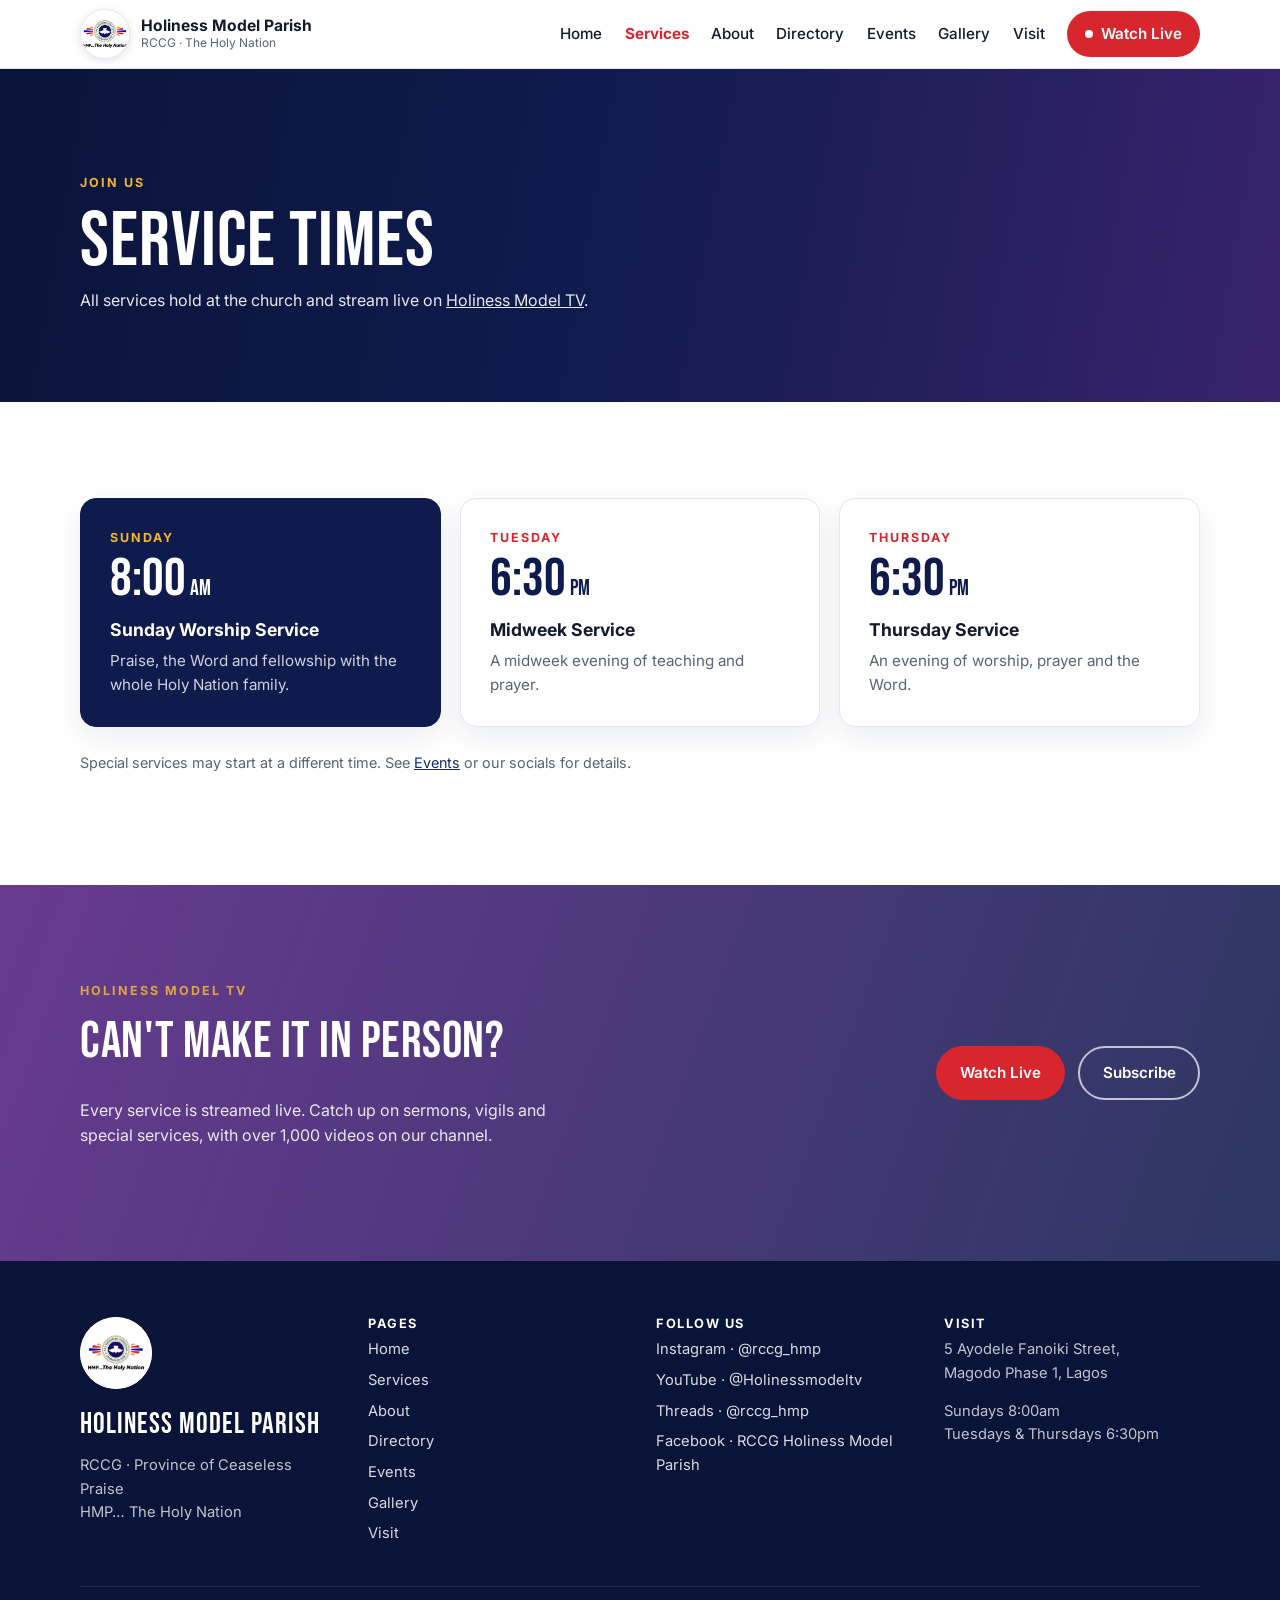
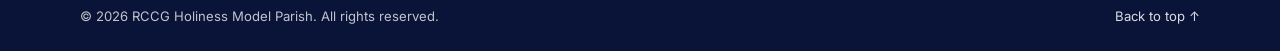
==== services.html @ 5a707adf "RCCG Holiness Model Parish website Multi-page static site: home, services, about, information direct" ====
<!doctype html>
<html lang="en">
<head>
  <meta charset="utf-8" />
  <meta name="viewport" content="width=device-width, initial-scale=1" />
  <title>Service Times | RCCG Holiness Model Parish</title>
  <meta name="description" content="Sunday Worship 8:00am, Tuesday and Thursday services 6:30pm at RCCG Holiness Model Parish, Magodo Phase 1, Lagos." />
  <meta property="og:title" content="Service Times | RCCG Holiness Model Parish" />
  <meta property="og:description" content="Sunday Worship 8:00am, Tuesday and Thursday services 6:30pm at RCCG Holiness Model Parish, Magodo Phase 1, Lagos." />
  <meta property="og:image" content="assets/logo.png" />
  <meta property="og:type" content="website" />
  <meta name="theme-color" content="#0f1b4d" />
  <link rel="icon" type="image/png" href="assets/logo.png" />
  <link rel="apple-touch-icon" href="assets/logo.png" />
  <link rel="preconnect" href="https://fonts.googleapis.com" />
  <link rel="preconnect" href="https://fonts.gstatic.com" crossorigin />
  <link href="https://fonts.googleapis.com/css2?family=Bebas+Neue&amp;family=Inter:wght@400;500;600;700&amp;display=swap" rel="stylesheet" />
  <link rel="stylesheet" href="css/styles.css" />
</head>
<body>

  <!-- ===== Header (same on every page) ===== -->
  <header class="site-header" id="top">
    <div class="container nav-wrap">
      <a href="index.html" class="brand" aria-label="Holiness Model Parish home">
        <span class="brand-logo"><img src="assets/logo.png" alt="RCCG Holiness Model Parish logo" /></span>
        <span class="brand-text">
          <strong>Holiness Model Parish</strong>
          <small>RCCG · The Holy Nation</small>
        </span>
      </a>
      <button class="nav-toggle" aria-label="Open menu" aria-expanded="false" aria-controls="nav">
        <span></span><span></span><span></span>
      </button>
      <nav class="nav" id="nav">
        <a href="index.html">Home</a>
        <a href="services.html" class="active" aria-current="page">Services</a>
        <a href="about.html">About</a>
        <a href="directory.html">Directory</a>
        <a href="events.html">Events</a>
        <a href="gallery.html">Gallery</a>
        <a href="visit.html">Visit</a>
        <a href="https://www.youtube.com/@Holinessmodeltv/live" target="_blank" rel="noopener" class="btn btn-live"><span class="dot"></span>Watch Live</a>
      </nav>
    </div>
  </header>

  <main>
    <section class="page-hero has-photo" style="--photo: url('assets/photos/praise-worship.jpg')">
      <div class="hero-bg" aria-hidden="true"></div>
      <div class="container page-hero-inner">
        <p class="eyebrow">Join us</p>
        <h1>Service Times</h1>
        <p>All services hold at the church and stream live on <a href="https://www.youtube.com/@Holinessmodeltv" target="_blank" rel="noopener">Holiness Model TV</a>.</p>
      </div>
    </section>

    <section class="section">
      <div class="container">
        <div class="service-grid">
          <article class="service-card featured">
            <span class="day">Sunday</span>
            <span class="time">8:00<small>am</small></span>
            <h3>Sunday Worship Service</h3>
            <p>Praise, the Word and fellowship with the whole Holy Nation family.</p>
          </article>
          <article class="service-card">
            <span class="day">Tuesday</span>
            <span class="time">6:30<small>pm</small></span>
            <h3>Midweek Service</h3>
            <p>A midweek evening of teaching and prayer.</p>
          </article>
          <article class="service-card">
            <span class="day">Thursday</span>
            <span class="time">6:30<small>pm</small></span>
            <h3>Thursday Service</h3>
            <p>An evening of worship, prayer and the Word.</p>
          </article>
        </div>

        <p class="note">Special services may start at a different time. See <a href="events.html">Events</a> or our socials for details.</p>
      </div>
    </section>

    <section class="section watch has-photo" style="--photo: url('assets/photos/preaching.jpg')">
      <div class="container watch-inner">
        <div>
          <p class="eyebrow">Holiness Model TV</p>
          <h2>Can't make it in person?</h2>
          <p>Every service is streamed live. Catch up on sermons, vigils and special services, with over 1,000 videos on our channel.</p>
        </div>
        <div class="watch-actions">
          <a href="https://www.youtube.com/@Holinessmodeltv/live" target="_blank" rel="noopener" class="btn btn-primary">Watch Live</a>
          <a href="https://www.youtube.com/@Holinessmodeltv?sub_confirmation=1" target="_blank" rel="noopener" class="btn btn-ghost">Subscribe</a>
        </div>
      </div>
    </section>
  </main>

  <!-- ===== Footer (same on every page) ===== -->
  <footer class="site-footer">
    <div class="container footer-grid">
      <div>
        <img class="footer-logo" src="assets/logo.png" alt="" />
        <strong class="footer-brand">Holiness Model Parish</strong>
        <p>RCCG · Province of Ceaseless Praise<br />HMP… The Holy Nation</p>
      </div>
      <div>
        <h4>Pages</h4>
        <ul class="socials">
          <li><a href="index.html">Home</a></li><li><a href="services.html">Services</a></li><li><a href="about.html">About</a></li><li><a href="directory.html">Directory</a></li><li><a href="events.html">Events</a></li><li><a href="gallery.html">Gallery</a></li><li><a href="visit.html">Visit</a></li>
        </ul>
      </div>
      <div>
        <h4>Follow us</h4>
        <ul class="socials">
          <li><a href="https://www.instagram.com/rccg_hmp" target="_blank" rel="noopener">Instagram · @rccg_hmp</a></li>
          <li><a href="https://www.youtube.com/@Holinessmodeltv" target="_blank" rel="noopener">YouTube · @Holinessmodeltv</a></li>
          <li><a href="https://www.threads.net/@rccg_hmp" target="_blank" rel="noopener">Threads · @rccg_hmp</a></li>
          <li><a href="https://www.facebook.com/search/top?q=RCCG%20Holiness%20Model%20Parish" target="_blank" rel="noopener">Facebook · RCCG Holiness Model Parish</a></li>
        </ul>
      </div>
      <div>
        <h4>Visit</h4>
        <p>5 Ayodele Fanoiki Street,<br />Magodo Phase 1, Lagos</p>
        <p>Sundays 8:00am<br />Tuesdays &amp; Thursdays 6:30pm</p>
      </div>
    </div>
    <div class="container footer-bottom">
      <span>© <span id="year">2026</span> RCCG Holiness Model Parish. All rights reserved.</span>
      <a href="#top">Back to top ↑</a>
    </div>
  </footer>

  <script src="js/main.js"></script>
</body>
</html>
---- css/styles.css ----
/* ===== Tokens ===== */
:root {
  --navy: #0f1b4d;
  --navy-2: #172a6e;
  --red: #d7262e;
  --purple: #5b2a86;
  --gold: #f2b632;
  --ink: #141a2e;
  --muted: #5b6275;
  --bg: #ffffff;
  --bg-alt: #f4f5fa;
  --line: #e3e6ef;
  --radius: 16px;
  --shadow: 0 10px 30px rgba(15, 27, 77, 0.08);
  --display: "Bebas Neue", "Oswald", Impact, sans-serif;
  --body: "Inter", system-ui, -apple-system, "Segoe UI", sans-serif;
}

* { box-sizing: border-box; }
html { scroll-behavior: smooth; scroll-padding-top: 80px; }
body {
  margin: 0;
  font-family: var(--body);
  color: var(--ink);
  background: var(--bg);
  line-height: 1.6;
  -webkit-font-smoothing: antialiased;
}
img { max-width: 100%; display: block; }
a { color: var(--navy-2); }
h1, h2, h3, h4 { line-height: 1.15; margin: 0 0 .5em; }
h2 { font-family: var(--display); font-weight: 400; font-size: clamp(2.2rem, 5vw, 3.2rem); letter-spacing: .5px; color: var(--navy); }
h3 { font-size: 1.1rem; }
p { margin: 0 0 1em; }

.container { width: min(1120px, 100% - 32px); margin-inline: auto; }

/* ===== Buttons ===== */
.btn {
  display: inline-flex; align-items: center; gap: .5rem;
  padding: .8rem 1.4rem; border-radius: 999px;
  font-weight: 600; font-size: .95rem; text-decoration: none;
  border: 2px solid transparent; transition: transform .15s, background .2s, color .2s;
}
.btn:hover { transform: translateY(-1px); }
.btn-primary { background: var(--red); color: #fff; }
.btn-primary:hover { background: #b81e25; }
.btn-ghost { border-color: rgba(255,255,255,.7); color: #fff; }
.btn-ghost:hover { background: #fff; color: var(--navy); }
.btn-live { background: var(--red); color: #fff !important; padding: .55rem 1rem; }
.dot { width: 8px; height: 8px; border-radius: 50%; background: #fff; animation: pulse 1.4s infinite; }
@keyframes pulse { 50% { opacity: .3; } }

/* ===== Header ===== */
.site-header {
  position: sticky; top: 0; z-index: 50;
  background: rgba(255,255,255,.95); backdrop-filter: blur(8px);
  border-bottom: 1px solid var(--line);
}
.nav-wrap { display: flex; align-items: center; justify-content: space-between; height: 68px; }
.brand { display: flex; align-items: center; gap: .7rem; text-decoration: none; color: var(--ink); }
.brand-logo {
  width: 50px; height: 50px; border-radius: 50%; flex-shrink: 0;
  background: #fff; border: 1px solid var(--line); overflow: hidden;
  box-shadow: 0 2px 8px rgba(15, 27, 77, 0.12);
}
.brand-logo img { width: 100%; height: 100%; object-fit: cover; transform: scale(1.18); }
.brand-text { display: flex; flex-direction: column; line-height: 1.2; }
.brand-text strong { font-size: .98rem; }
.brand-text small { color: var(--muted); font-size: .75rem; }

.nav { display: flex; align-items: center; gap: 1.4rem; }
.nav a:not(.btn) { text-decoration: none; color: var(--ink); font-weight: 500; font-size: .95rem; }
.nav a:not(.btn):hover, .nav a.active { color: var(--red); }
.nav a.active { font-weight: 700; }

.nav-toggle { display: none; background: none; border: 0; padding: 8px; cursor: pointer; }
.nav-toggle span { display: block; width: 24px; height: 2px; background: var(--ink); margin: 5px 0; transition: .2s; }

@media (max-width: 1100px) {
  .nav-toggle { display: block; }
  .nav {
    position: absolute; top: 68px; left: 0; right: 0;
    flex-direction: column; align-items: stretch; gap: 0;
    background: #fff; border-bottom: 1px solid var(--line);
    padding: .5rem 16px 1rem; display: none;
  }
  .nav.open { display: flex; }
  .nav a:not(.btn) { padding: .8rem 0; border-bottom: 1px solid var(--line); }
  .nav .btn-live { margin-top: .8rem; justify-content: center; }
  .nav-toggle[aria-expanded="true"] span:nth-child(1) { transform: translateY(7px) rotate(45deg); }
  .nav-toggle[aria-expanded="true"] span:nth-child(2) { opacity: 0; }
  .nav-toggle[aria-expanded="true"] span:nth-child(3) { transform: translateY(-7px) rotate(-45deg); }
}

/* ===== Hero ===== */
.hero { position: relative; color: #fff; overflow: hidden; background: var(--navy); }
.hero-bg {
  position: absolute; inset: 0;
  background:
    radial-gradient(60% 80% at 15% 20%, rgba(215,38,46,.55), transparent 60%),
    radial-gradient(50% 70% at 85% 30%, rgba(242,182,50,.35), transparent 60%),
    radial-gradient(70% 90% at 70% 100%, rgba(91,42,134,.75), transparent 60%),
    linear-gradient(135deg, #0f1b4d, #0a1338);
}
.hero-bg::after {
  content: ""; position: absolute; inset: 0;
  background-image: linear-gradient(rgba(255,255,255,.04) 1px, transparent 1px), linear-gradient(90deg, rgba(255,255,255,.04) 1px, transparent 1px);
  background-size: 40px 40px;
}
.hero-inner {
  position: relative; padding: clamp(4rem, 12vw, 8rem) 0 clamp(3rem, 8vw, 5rem);
  display: grid; grid-template-columns: 1.4fr 1fr; gap: 2.5rem; align-items: center;
}
.hero-logo {
  justify-self: center; width: min(340px, 100%); aspect-ratio: 1; border-radius: 50%;
  background: #fff; overflow: hidden; box-shadow: 0 20px 60px rgba(0, 0, 0, 0.35);
  border: 6px solid rgba(255, 255, 255, 0.25);
}
.hero-logo img { width: 100%; height: 100%; object-fit: cover; }
@media (max-width: 860px) {
  .hero-inner { grid-template-columns: 1fr; }
  .hero-logo { order: -1; justify-self: start; width: 120px; border-width: 4px; }
}

/* Inner-page banner */
.page-hero { position: relative; color: #fff; overflow: hidden; background: var(--navy); }
.page-hero-inner { position: relative; padding: clamp(3rem, 8vw, 5rem) 0 clamp(2.5rem, 6vw, 4rem); }
.page-hero h1 { font-family: var(--display); font-weight: 400; font-size: clamp(2.8rem, 8vw, 4.8rem); line-height: .95; letter-spacing: 1px; margin-bottom: .6rem; }
.page-hero p:last-child { max-width: 52ch; opacity: .9; margin: 0; }
.page-hero a { color: #fff; }

/* Home quick links */
.quick-grid { display: grid; gap: 1rem; grid-template-columns: repeat(auto-fit, minmax(250px, 1fr)); }
.quick-card {
  display: flex; flex-direction: column; gap: .35rem; text-decoration: none; color: var(--ink);
  background: #fff; border: 1px solid var(--line); border-radius: var(--radius); padding: 1.5rem;
  box-shadow: var(--shadow); transition: transform .15s, border-color .15s;
}
.quick-card:hover { transform: translateY(-3px); border-color: var(--red); }
.q-label { font-size: .72rem; font-weight: 700; text-transform: uppercase; letter-spacing: 1.5px; color: var(--red); }
.quick-card h3 { color: var(--navy); margin: 0; }
.quick-card p { color: var(--muted); font-size: .92rem; margin: 0; }
.q-more { margin-top: auto; padding-top: .6rem; font-weight: 600; font-size: .9rem; color: var(--navy-2); }
.eyebrow { text-transform: uppercase; letter-spacing: 2px; font-size: .78rem; font-weight: 700; color: var(--gold); margin-bottom: .8rem; }
.eyebrow.dark { color: var(--red); }
.hero h1 {
  font-family: var(--display); font-weight: 400;
  font-size: clamp(3.4rem, 13vw, 7.5rem); line-height: .92; letter-spacing: 1px; margin-bottom: 1rem;
}
.hero-tag { font-size: clamp(1.05rem, 2.5vw, 1.35rem); max-width: 34ch; opacity: .92; font-style: italic; }
.hero-actions { display: flex; flex-wrap: wrap; gap: .8rem; margin: 1.8rem 0 2.4rem; }

.next-service {
  display: inline-flex; flex-wrap: wrap; align-items: center; gap: .4rem 1rem;
  background: rgba(255,255,255,.1); border: 1px solid rgba(255,255,255,.2);
  padding: .8rem 1.2rem; border-radius: 12px; backdrop-filter: blur(6px);
}
.ns-label { font-size: .72rem; text-transform: uppercase; letter-spacing: 1.5px; color: var(--gold); font-weight: 700; }
.ns-name { font-weight: 600; }
.ns-time { opacity: .85; font-variant-numeric: tabular-nums; }

/* ===== Sections ===== */
.section { padding: clamp(3.5rem, 8vw, 6rem) 0; }
.section.alt { background: var(--bg-alt); }
.section-head { max-width: 640px; margin-bottom: 2.4rem; }
.section-head p { color: var(--muted); }
.note { color: var(--muted); font-size: .9rem; margin-top: 1.5rem; }

/* Services */
.service-grid { display: grid; gap: 1.2rem; grid-template-columns: repeat(auto-fit, minmax(240px, 1fr)); }
.service-card {
  background: #fff; border: 1px solid var(--line); border-radius: var(--radius);
  padding: 1.8rem; box-shadow: var(--shadow);
}
.service-card .day { display: block; text-transform: uppercase; letter-spacing: 2px; font-size: .78rem; font-weight: 700; color: var(--red); }
.service-card .time { display: block; font-family: var(--display); font-size: 3.4rem; line-height: 1; color: var(--navy); margin: .3rem 0 .8rem; }
.service-card .time small { font-size: 1.4rem; margin-left: 4px; }
.service-card p { color: var(--muted); margin: 0; font-size: .95rem; }
.service-card.featured { background: var(--navy); color: #fff; border-color: var(--navy); }
.service-card.featured .day { color: var(--gold); }
.service-card.featured .time { color: #fff; }
.service-card.featured p { color: rgba(255,255,255,.8); }

/* About */
.about-grid { display: grid; gap: 3rem; grid-template-columns: 1.2fr 1fr; align-items: center; }
.about-grid > div > p { color: #333a4d; }
.pill-row { display: flex; flex-wrap: wrap; gap: .5rem; margin-top: 1.2rem; }
.pill { background: #fff; border: 1px solid var(--line); padding: .35rem .85rem; border-radius: 999px; font-size: .82rem; font-weight: 600; color: var(--navy); }
.values { display: grid; gap: 1rem; }
.value { background: #fff; border-radius: var(--radius); padding: 1.3rem 1.5rem; border-left: 4px solid var(--red); box-shadow: var(--shadow); }
.value span { font-family: var(--display); color: var(--red); font-size: 1.3rem; }
.value h3 { margin: .1rem 0 .2rem; color: var(--navy); }
.value p { margin: 0; color: var(--muted); font-size: .92rem; }
@media (max-width: 860px) { .about-grid { grid-template-columns: 1fr; } }

/* Directory */
.dir-controls { display: flex; flex-wrap: wrap; gap: 1rem; align-items: center; margin-bottom: 1.8rem; }
#dirSearch {
  flex: 1 1 280px; padding: .85rem 1.1rem; font: inherit;
  border: 1.5px solid var(--line); border-radius: 12px; background: #fff;
}
#dirSearch:focus { outline: none; border-color: var(--navy-2); box-shadow: 0 0 0 3px rgba(23,42,110,.12); }
.dir-filters { display: flex; flex-wrap: wrap; gap: .5rem; }
.chip {
  font: inherit; font-size: .88rem; font-weight: 600; cursor: pointer;
  padding: .55rem 1rem; border-radius: 999px; border: 1.5px solid var(--line);
  background: #fff; color: var(--ink);
}
.chip.active { background: var(--navy); border-color: var(--navy); color: #fff; }
.dir-grid { display: grid; gap: 1rem; grid-template-columns: repeat(auto-fill, minmax(260px, 1fr)); }
.dir-card {
  background: #fff; border: 1px solid var(--line); border-radius: var(--radius);
  padding: 1.4rem; display: flex; flex-direction: column; gap: .4rem;
}
.dir-card .tag { align-self: flex-start; font-size: .7rem; font-weight: 700; text-transform: uppercase; letter-spacing: 1px; padding: .2rem .6rem; border-radius: 6px; }
.tag.programme { background: #fdecec; color: var(--red); }
.tag.unit { background: #efe8f7; color: var(--purple); }
.tag.contact { background: #e8edfb; color: var(--navy-2); }
.dir-card h3 { margin: .3rem 0 0; color: var(--navy); }
.dir-card .when { font-weight: 600; font-size: .88rem; color: var(--ink); }
.dir-card p { color: var(--muted); font-size: .92rem; margin: 0; }
.dir-card a { font-weight: 600; font-size: .9rem; margin-top: auto; padding-top: .4rem; }
.dir-card .tbc { font-size: .78rem; color: #9a6b00; background: #fff6df; padding: .15rem .5rem; border-radius: 6px; align-self: flex-start; }
.dir-empty { color: var(--muted); text-align: center; padding: 2rem 0; }

/* Events */
.event-grid { display: grid; gap: 1rem; grid-template-columns: repeat(auto-fit, minmax(300px, 1fr)); }
.event-card { display: flex; gap: 1.2rem; background: #fff; border-radius: var(--radius); padding: 1.4rem; box-shadow: var(--shadow); }
.event-date {
  flex-shrink: 0; width: 72px; height: 76px; border-radius: 12px;
  background: var(--red); color: #fff; display: flex; flex-direction: column; align-items: center; justify-content: center;
}
.event-date strong { font-family: var(--display); font-size: 2.2rem; line-height: 1; font-weight: 400; }
.event-date span { font-size: .7rem; text-transform: uppercase; letter-spacing: 1px; }
.event-type { font-size: .78rem; font-weight: 700; color: var(--purple); text-transform: uppercase; letter-spacing: 1px; margin-bottom: .3rem; }
.event-card h3 { color: var(--navy); margin-bottom: .3rem; }
.event-card p:last-child { color: var(--muted); font-size: .92rem; margin: 0; }

/* Watch */
.watch { background: linear-gradient(120deg, var(--purple), var(--navy)); color: #fff; }
.watch h2 { color: #fff; }
.watch p { opacity: .88; max-width: 52ch; }
.watch-inner { display: flex; flex-wrap: wrap; gap: 2rem; align-items: center; justify-content: space-between; }
.watch-actions { display: flex; flex-wrap: wrap; gap: .8rem; }

/* Visit */
.visit-grid { display: grid; gap: 2.5rem; grid-template-columns: 1fr 1.3fr; align-items: center; }
address { font-style: normal; font-size: 1.05rem; margin-bottom: 1.2rem; }
.visit-list { list-style: none; padding: 0; margin: 0 0 1.6rem; }
.visit-list li { padding: .5rem 0; border-bottom: 1px solid var(--line); display: flex; justify-content: space-between; max-width: 280px; font-weight: 600; }
.visit-list span { color: var(--muted); font-weight: 500; }
.map { border-radius: var(--radius); overflow: hidden; box-shadow: var(--shadow); aspect-ratio: 4 / 3; background: var(--bg-alt); }
.map iframe { width: 100%; height: 100%; border: 0; }
@media (max-width: 860px) { .visit-grid { grid-template-columns: 1fr; } }

/* Footer */
.site-footer { background: #0a1338; color: rgba(255,255,255,.75); padding: 3.5rem 0 1.5rem; font-size: .92rem; }
.site-footer a { color: rgba(255,255,255,.85); text-decoration: none; }
.site-footer a:hover { color: var(--gold); }
.footer-grid { display: grid; gap: 2rem; grid-template-columns: repeat(auto-fit, minmax(220px, 1fr)); }
.footer-logo { width: 72px; height: 72px; border-radius: 50%; background: #fff; object-fit: cover; margin-bottom: .8rem; }
.footer-brand { font-family: var(--display); font-size: 1.8rem; font-weight: 400; color: #fff; letter-spacing: 1px; display: block; margin-bottom: .4rem; }
.site-footer h4 { color: #fff; font-size: .8rem; text-transform: uppercase; letter-spacing: 1.5px; }
.socials { list-style: none; padding: 0; margin: 0; display: grid; gap: .45rem; }
.footer-bottom { display: flex; flex-wrap: wrap; gap: 1rem; justify-content: space-between; border-top: 1px solid rgba(255,255,255,.1); margin-top: 2.5rem; padding-top: 1.2rem; font-size: .82rem; }

/* =========================================================
   Photos
   ========================================================= */

/* Photo backgrounds on banners (hero, page banners, watch band) */
.has-photo .hero-bg {
  background:
    linear-gradient(100deg, rgba(10, 19, 56, 0.94) 0%, rgba(15, 27, 77, 0.82) 45%, rgba(91, 42, 134, 0.55) 100%),
    var(--photo) center 30% / cover no-repeat;
}
.has-photo .hero-bg::after { display: none; }
.page-hero.has-photo .page-hero-inner { padding-top: clamp(4rem, 10vw, 6.5rem); padding-bottom: clamp(3.5rem, 8vw, 5.5rem); }
.watch.has-photo {
  position: relative;
  background:
    linear-gradient(110deg, rgba(91, 42, 134, 0.92), rgba(15, 27, 77, 0.88)),
    var(--photo) center 25% / cover no-repeat;
}

.btn-outline { border-color: var(--navy); color: var(--navy); }
.btn-outline:hover { background: var(--navy); color: #fff; }
.section-head.split { max-width: none; display: flex; flex-wrap: wrap; gap: 1rem; align-items: flex-end; justify-content: space-between; }
.section-head.split h2 { margin: 0; }

/* Home mosaic */
.mosaic {
  display: grid; gap: 12px;
  grid-template-columns: repeat(4, 1fr);
  grid-auto-rows: 210px;
}
.mosaic-item {
  position: relative; overflow: hidden; border-radius: 14px; display: block; background: var(--line);
}
.mosaic-item:first-child { grid-column: span 2; grid-row: span 2; }
.mosaic-item img { width: 100%; height: 100%; object-fit: cover; object-position: center 25%; transition: transform .5s ease; }
.mosaic-item::after {
  content: ""; position: absolute; inset: 0;
  background: linear-gradient(to top, rgba(10, 19, 56, 0.75), transparent 55%);
  opacity: .85; transition: opacity .3s;
}
.mosaic-cap {
  position: absolute; left: 14px; right: 14px; bottom: 12px; z-index: 1;
  color: #fff; font-weight: 600; font-size: .92rem; text-shadow: 0 1px 4px rgba(0, 0, 0, .4);
}
.mosaic-item:hover img { transform: scale(1.05); }
@media (max-width: 760px) {
  .mosaic { grid-template-columns: 1fr 1fr; grid-auto-rows: 160px; }
  .mosaic-item:last-child { grid-column: span 2; }
}

/* About photos */
.about-grid { align-items: start; }
.about-grid .values { margin-top: 1.8rem; }
.about-photos { position: relative; padding: 0 0 3.5rem 2.5rem; }
.ap-main { width: 100%; aspect-ratio: 4 / 5; object-fit: cover; border-radius: 20px; box-shadow: var(--shadow); }
.ap-small {
  position: absolute; left: 0; bottom: 0; width: 52%; aspect-ratio: 1; object-fit: cover;
  border-radius: 16px; border: 6px solid #fff; box-shadow: 0 16px 40px rgba(15, 27, 77, 0.25);
}
.ap-badge {
  position: absolute; top: 1.2rem; right: -0.6rem; background: var(--red); color: #fff;
  font-family: var(--display); font-size: 1.35rem; line-height: 1.05; letter-spacing: 1px;
  padding: .7rem 1rem; border-radius: 12px; box-shadow: 0 10px 24px rgba(215, 38, 46, 0.35);
}
@media (max-width: 860px) { .about-photos { max-width: 480px; margin: 0 auto; } .ap-badge { right: 0; } }

/* Gallery page */
.g-filters { margin-bottom: 1.6rem; }
.gallery { columns: 3 280px; column-gap: 16px; }
.g-item {
  break-inside: avoid; margin: 0 0 16px; background: #fff; border-radius: var(--radius);
  overflow: hidden; box-shadow: var(--shadow); border: 1px solid var(--line);
}
.g-item[hidden] { display: none; }
.g-open { display: block; width: 100%; padding: 0; border: 0; background: none; cursor: zoom-in; overflow: hidden; }
.g-open img { width: 100%; height: auto; transition: transform .5s ease; }
.g-open:hover img { transform: scale(1.04); }
.g-item figcaption { padding: .9rem 1.1rem 1rem; display: flex; flex-direction: column; gap: .15rem; }
.g-item figcaption strong { color: var(--navy); font-size: .98rem; }
.g-item figcaption span { color: var(--red); font-size: .74rem; font-weight: 700; text-transform: uppercase; letter-spacing: 1px; }

/* Lightbox */
.lightbox {
  position: fixed; inset: 0; z-index: 100; background: rgba(6, 10, 30, 0.94);
  display: flex; align-items: center; justify-content: center; padding: 16px;
}
.lightbox[hidden] { display: none; }
.lb-figure { margin: 0; max-width: min(1100px, 100%); text-align: center; }
.lb-figure img { max-width: 100%; max-height: 80vh; margin: 0 auto; border-radius: 10px; box-shadow: 0 20px 60px rgba(0, 0, 0, .5); }
.lb-figure figcaption { color: #fff; margin-top: .9rem; display: flex; flex-direction: column; gap: .2rem; }
.lb-figure figcaption span { color: var(--gold); font-size: .78rem; font-weight: 700; text-transform: uppercase; letter-spacing: 1px; }
.lb-btn {
  position: absolute; background: rgba(255, 255, 255, 0.12); color: #fff; border: 0; cursor: pointer;
  width: 48px; height: 48px; border-radius: 50%; font-size: 2rem; line-height: 1; display: grid; place-items: center;
}
.lb-btn:hover { background: rgba(255, 255, 255, 0.25); }
.lb-close { top: 16px; right: 16px; }
.lb-prev { left: 16px; top: 50%; transform: translateY(-50%); }
.lb-next { right: 16px; top: 50%; transform: translateY(-50%); }
@media (max-width: 600px) { .lb-prev, .lb-next { top: auto; bottom: 16px; transform: none; } }
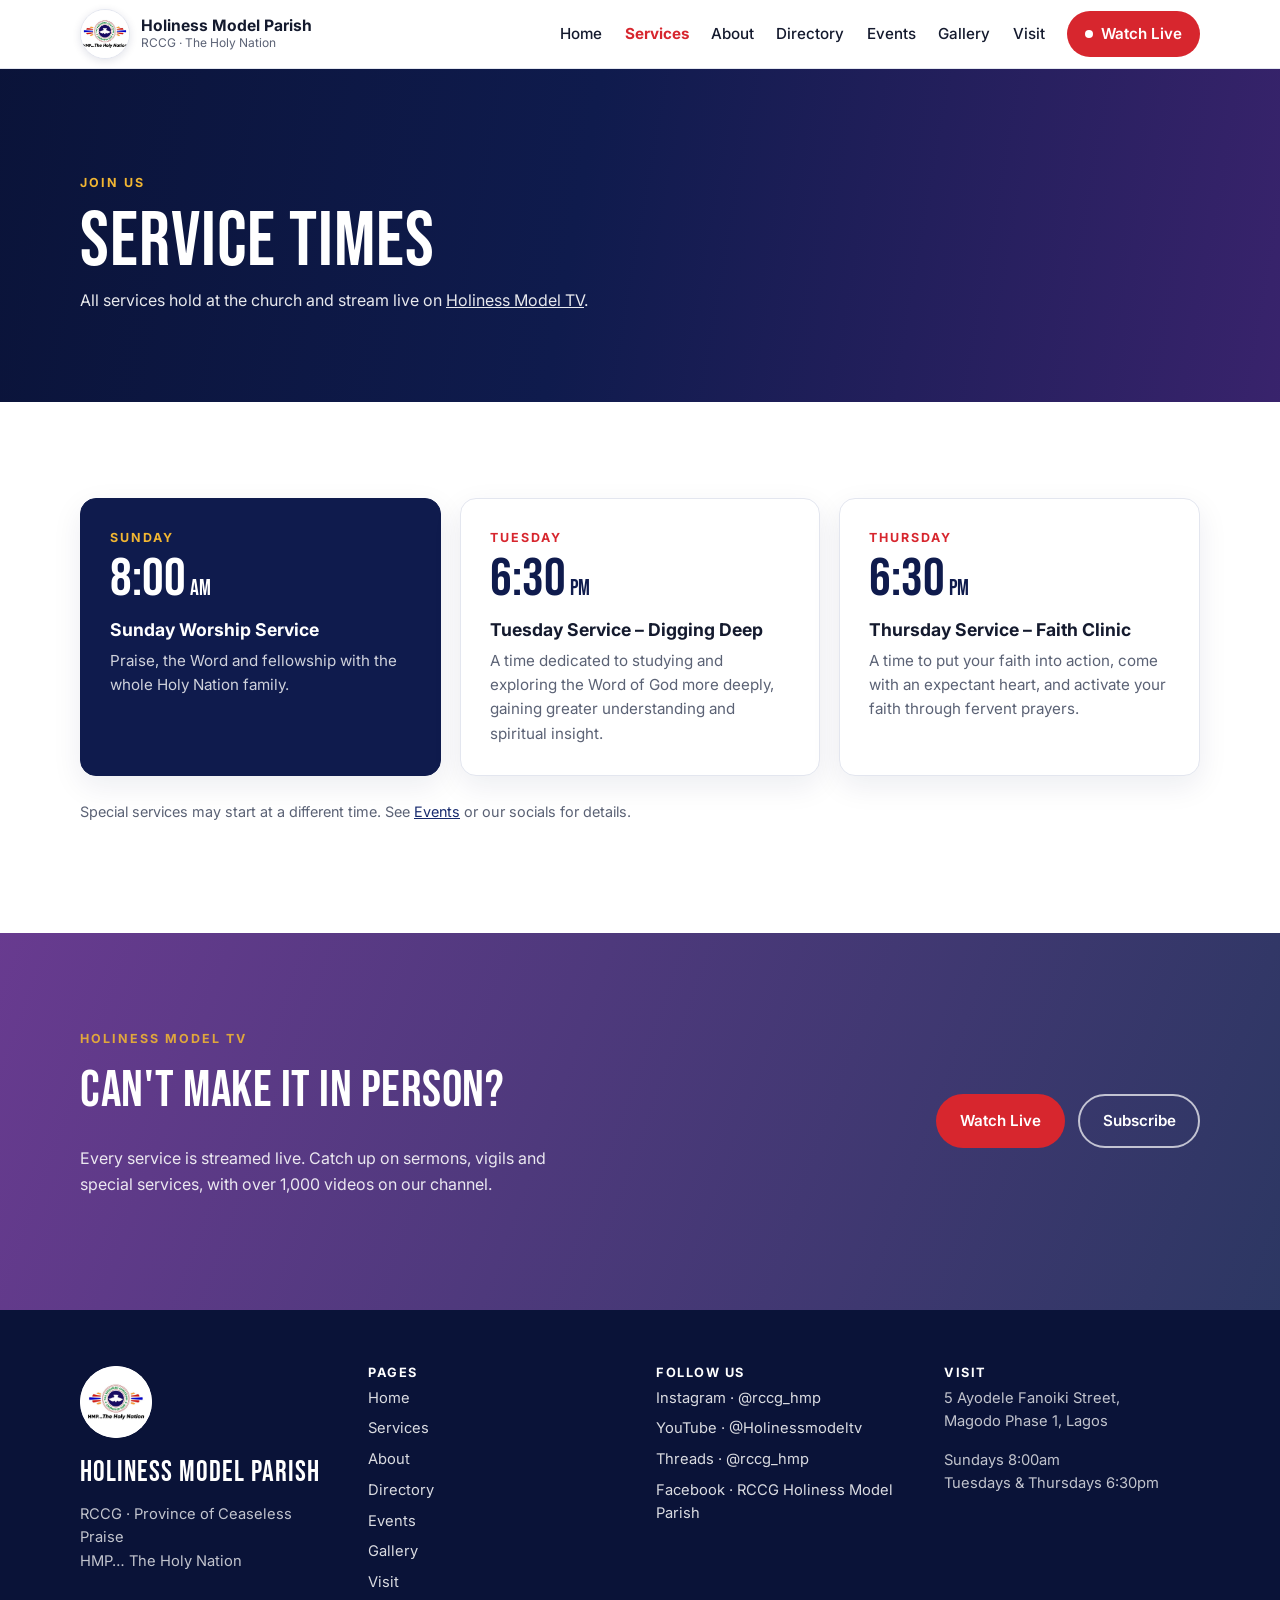
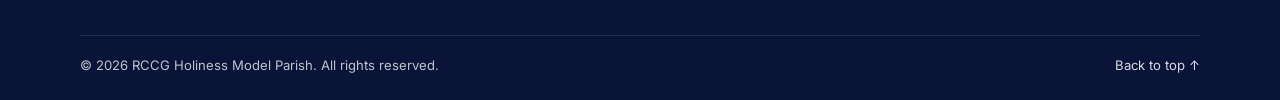
==== commit 7e0e95f0: "Remove About photos; describe Digging Deep and Faith Clinic midweek services Co-Authored-By: Claude " ====
--- a/services.html
+++ b/services.html
@@ -67,14 +67,14 @@
           <article class="service-card">
             <span class="day">Tuesday</span>
             <span class="time">6:30<small>pm</small></span>
-            <h3>Midweek Service</h3>
-            <p>A midweek evening of teaching and prayer.</p>
+            <h3>Tuesday Service – Digging Deep</h3>
+            <p>A time dedicated to studying and exploring the Word of God more deeply, gaining greater understanding and spiritual insight.</p>
           </article>
           <article class="service-card">
             <span class="day">Thursday</span>
             <span class="time">6:30<small>pm</small></span>
-            <h3>Thursday Service</h3>
-            <p>An evening of worship, prayer and the Word.</p>
+            <h3>Thursday Service – Faith Clinic</h3>
+            <p>A time to put your faith into action, come with an expectant heart, and activate your faith through fervent prayers.</p>
           </article>
         </div>
 
--- a/css/styles.css
+++ b/css/styles.css
@@ -365,3 +365,6 @@
 .lb-prev { left: 16px; top: 50%; transform: translateY(-50%); }
 .lb-next { right: 16px; top: 50%; transform: translateY(-50%); }
 @media (max-width: 600px) { .lb-prev, .lb-next { top: auto; bottom: 16px; transform: none; } }
+
+/* About section without photos */
+.about-grid.about-solo { grid-template-columns: 1fr; max-width: 820px; }
